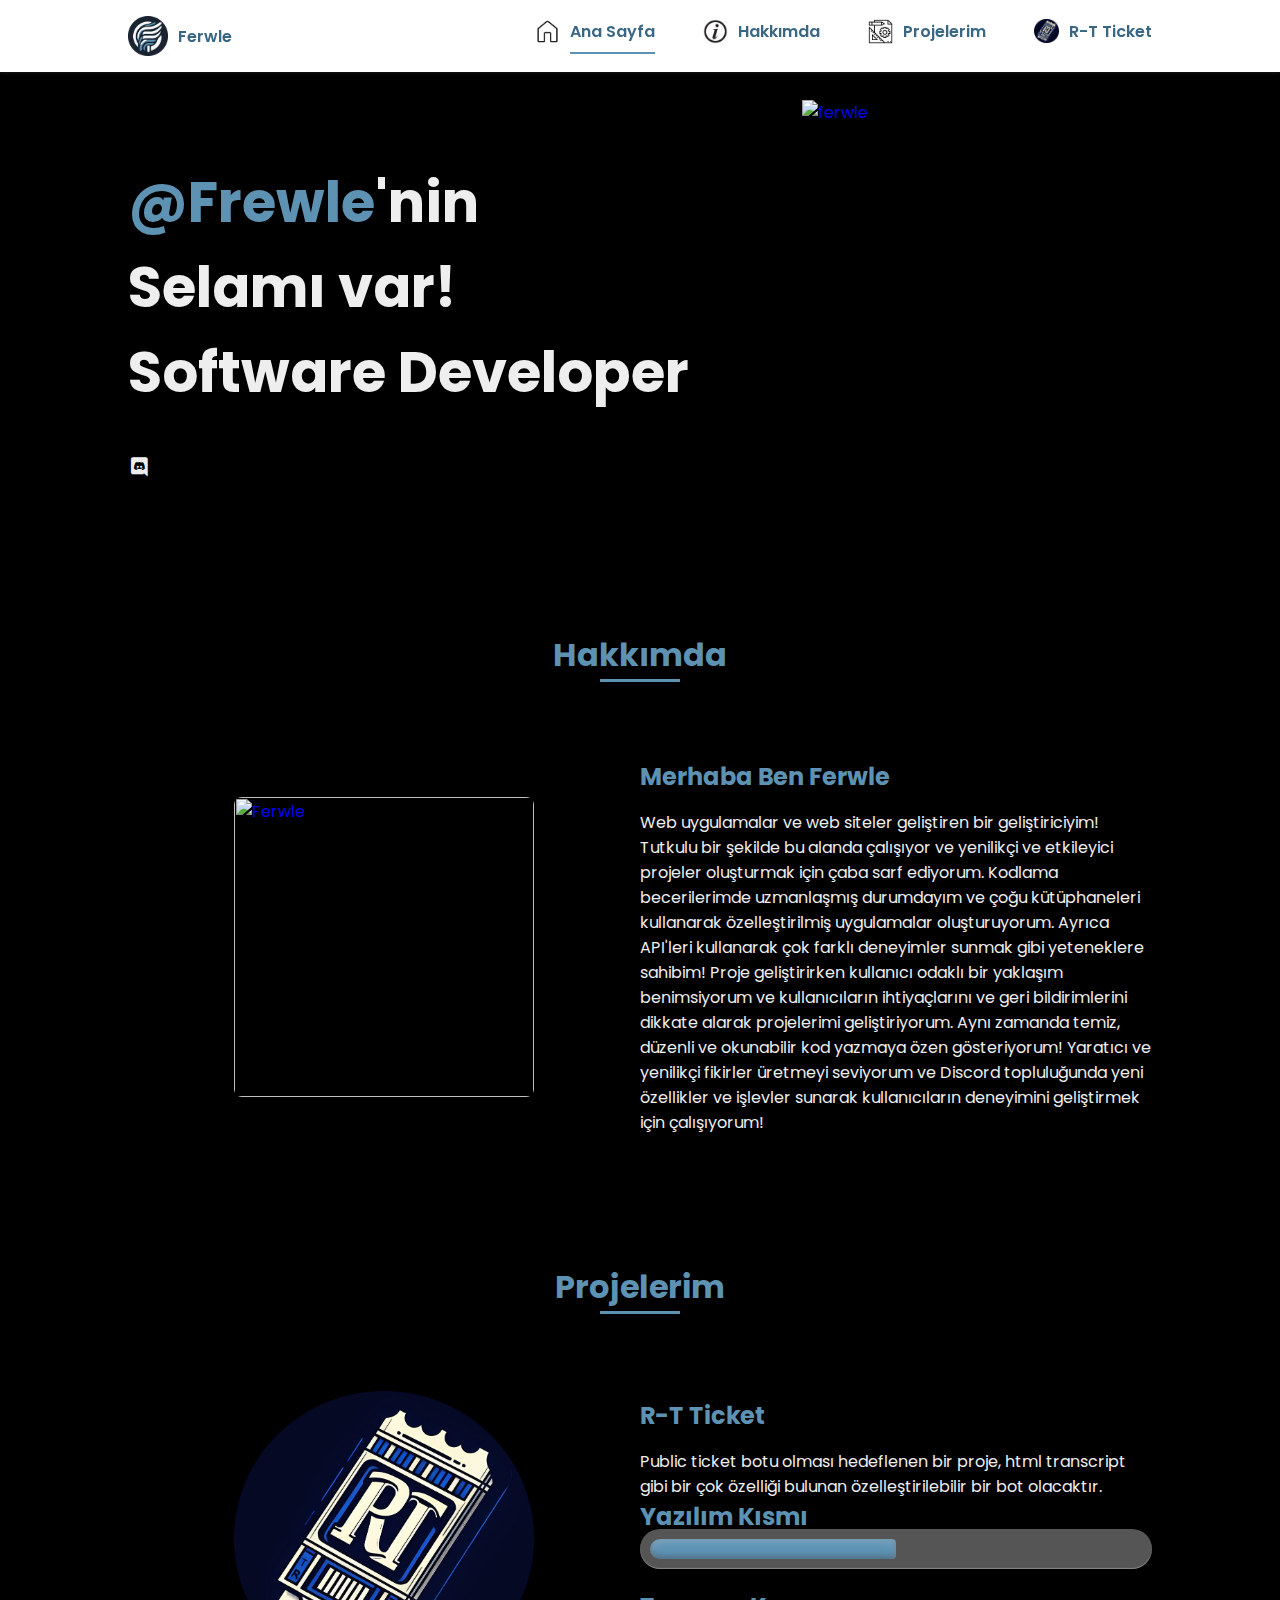
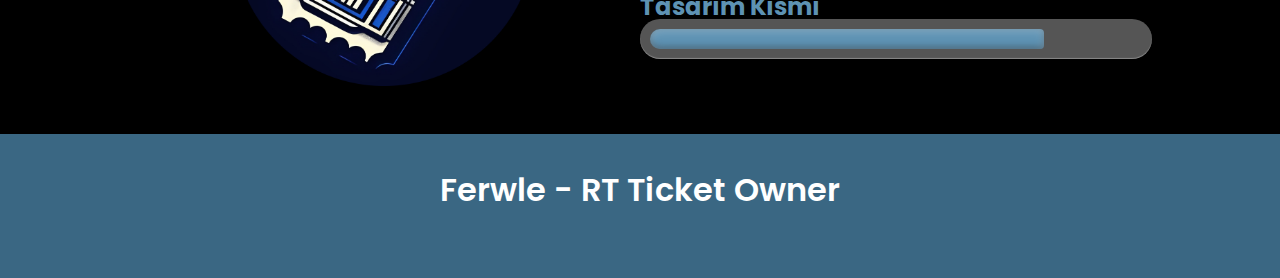
==== index.html @ 94f811ad "main added" ====
<html lang="tr">
    <head>
        <meta charset="UTF-8">
        <meta name="google-site-verification" content="AapgQW64bfoC2dbZkNxs7PnX01jKoRH_UAL39yRXSg4"/>
        <meta name="viewport" content="width=device-width, initial-scale=1.0">
        <link rel="stylesheet" href="assets/css/index.css">
        <link href='https://cdn.jsdelivr.net/npm/boxicons@2.0.5/css/boxicons.min.css' rel='stylesheet'>
        <script src="https://kit.fontawesome.com/e9be96833e.js" crossorigin="anonymous"></script>
        <link rel="stylesheet" href="//maxcdn.bootstrapcdn.com/font-awesome/4.3.0/css/font-awesome.min.css">
        <link rel="preconnect" href="https://fonts.gstatic.com"/>
        <link href="https://fonts.googleapis.com/css2?family=Inter" rel="stylesheet"/>
        <link rel="stylesheet" href="https://use.fontawesome.com/releases/v5.4.1/css/all.css" integrity="sha384-5sAR7xN1Nv6T6+dT2mhtzEpVJvfS3NScPQTrOxhwjIuvcA67KV2R5Jz6kr4abQsz" crossorigin="anonymous">
        <link rel="icon" href="assets/img/ferwle.png" type="image/x-icon"/>
        <meta name="theme-color" content="#5E92B3"/>
        <title>Welcome to Ferwle's site</title>
        <meta name="description" content="Frewle'nin Selamı var!">
        <meta property="og:locale" content="tr_TR">
        <meta property="og:site_name" content="Ferwle">

        <script>
            window.addEventListener('load', fg_load)
        
            function fg_load() {
                document.getElementById('loading').style.display = 'none'
            }
        </script>
        <script>
            // Ekran genişliği değiştiğinde kontrol edilecek fonksiyon
            function checkScreenWidth() {
              var screenWidth = window.innerWidth || document.documentElement.clientWidth || document.body.clientWidth;
              var imageElement = document.getElementById('responsiveImage');
                
              if (screenWidth < 564) {
                imageElement.style.display = 'none';
              } else {
                imageElement.style.display = 'block';
              }
            }
        
            window.onload = checkScreenWidth;
            window.onresize = checkScreenWidth;
          </script>
    </head>
    <body class="dark">
        <div id="loading">
            <img src="assets/img/loader.gif" alt="Yükleniyor..." style="width:  5%; height: auto;" />
        </div>
        <header class="l-header">
            <frw class="frw bd-grid">
                <div>
                    <a href="#" class="frw__logo">
                        <img src="assets/img/ferwle.png" alt="ferwle Resmi" style="float: left; max-width: 40px; height: auto; margin-right: 10px;">
                              
                        Ferwle
                    </a>
                    
                </div>
                <div class="frw__menu" id="frw-menu">
                    <ul class="frw__list">
                        <li class="frw__item">
                            <img src="assets/img/home.png" alt="Ticket Resmi" style="float: left; max-width: 25px; height: auto; margin-right: 10px;">
                                
                            <a href="#anamenü" class="frw__link active">Ana Sayfa</a>
                        </li>
                        <li class="frw__item">
                            <img src="assets/img/info.png" alt="Ticket Resmi" style="float: left; max-width: 25px; height: auto; margin-right: 10px;">
                                
                            <a href="#hakkımda" class="frw__link">Hakkımda</a>
                        </li>
                        <li class="frw__item">
                            <img src="assets/img/projects2.png" alt="Ticket Resmi" style="float: left; max-width: 25px; height: auto; margin-right: 10px;">
                                
                            <a href="#projelerim" class="frw__link">Projelerim</a>
                        </li>
                        <li class="frw__item">
                            
                                <img src="assets/img/r-t-ticket.png" alt="Ticket Resmi" style="float: left; max-width: 25px; height: auto; margin-right: 10px;">
                                <a href="https://discord.gg/vD2ZdSU6dG" target="_blank" class="frw__link">R-T Ticket</a>
                            
                        </li>
                    </ul>
                </div>
                <div class="frw__toggle" id="frw-toggle">
                    <i class='bx bx-menu'></i>
                </div>
            </frw>
        </header>
        <main class="l-main">
            <section class="home bd-grid" id="anamenü">
                <div class="home__data">
                    <h1 class="home__title">
                        <span class="home__title-color">@Frewle</span>'nin <br> Selamı var!
                        <br>Software Developer
                    </h1>
                    <div class="home__social">
                        <a href="https://discord.com/users/971309368467419168" target="_blank" class="home__social-icon">
                            <i class='bx bxl-discord'></i>
                        </a>
                        
                        <a class="home__img" target="_blank" href="https://discord.com/users/971309368467419168">
                            <img src="https://lanyard-profile-readme.vercel.app/api/971309368467419168?bg=transparentd&borderRadius=8px&hideDiscrim=true" alt="ferwle" id="responsiveImage"/>
                        </a>
            </section>
            <section class="about section " id="hakkımda">
                <h2 class="section-title">Hakkımda</h2>
                <div class="about__container bd-grid">
                    <a class="about__img" target="_blank" href="https://discord.com/users/971309368467419168">
                        <img src="https://cdn.discordapp.com/avatars/971309368467419168/e8d3d014a057396c1446766bbd043a25.png?size=1024" alt="Ferwle"/>
                    </a>
                    <div>
                        <h2 class="about__subtitle">
                            <span class="home__title-color">Merhaba Ben Ferwle</span>
                        </h2>
                        <p class="about__text">Web uygulamalar ve web siteler geliştiren bir geliştiriciyim! Tutkulu bir şekilde bu alanda çalışıyor ve yenilikçi ve etkileyici projeler oluşturmak için çaba sarf ediyorum. Kodlama becerilerimde uzmanlaşmış durumdayım ve çoğu kütüphaneleri kullanarak özelleştirilmiş uygulamalar oluşturuyorum. Ayrıca API'leri kullanarak çok farklı deneyimler sunmak gibi yeteneklere sahibim! Proje geliştirirken kullanıcı odaklı bir yaklaşım benimsiyorum ve kullanıcıların ihtiyaçlarını ve geri bildirimlerini dikkate alarak projelerimi geliştiriyorum. Aynı zamanda temiz, düzenli ve okunabilir kod yazmaya özen gösteriyorum! Yaratıcı ve yenilikçi fikirler üretmeyi seviyorum ve Discord topluluğunda yeni özellikler ve işlevler sunarak kullanıcıların deneyimini geliştirmek için çalışıyorum!</p>
            </section>
            <section class="about section" id="projelerim">
                <h2 class="section-title">Projelerim</h2>
                <div class="about__container bd-grid">
                    <a class="about__img" target="_blank" href="https://discord.gg/vD2ZdSU6dG">
                        <img src="assets/img/r-t-ticket.png" alt="Ferwle" />
                    </a>
                    <div>
                        <h2 class="about__subtitle">
                            <span class="home__title-color">R-T Ticket</span>
                        </h2>
                        <p class="about__text">Public ticket botu olması hedeflenen bir proje, html transcript gibi bir çok özelliği bulunan özelleştirilebilir bir bot olacaktır.</p>
                        
                        <h2 class="about__subtitlea">
                            <span class="home__title-color">Yazılım Kısmı</span>
                        </h2>
                        <div class="meter orange nostripes" style="margin-top: -5px;">
                            <span style="width: 50%"></span>
                        </div>
            
                        <h2 class="about__subtitlea">
                            <span class="home__title-color">Tasarım Kısmı</span>
                        </h2>
                        <div class="meter orange nostripes" style="margin-top: -5px;">
                            <span style="width: 80%"></span>
                        </div>
                    </div>
                </div>
            </section>
            
            
            <footer class="footer">
                <p class="footer__title">Ferwle - RT Ticket Owner</p>
                
            </footer>
            <script src="https://unpkg.com/scrollreveal"></script>
            <script src="assets/js/main.js"></script>
    </body>
</html>
---- assets/css/index.css ----
@import url("https://fonts.googleapis.com/css2?family=Poppins:wght@400;600;700&display=swap");

:root {
  --header-height: 3rem;
  --font-semi: 600;
  --hue-color: 224;
  --first-color: #5E92B3;
  --second-color: #4d7e9c;
  --body-font: 'Poppins', sans-serif;
  --big-font-size: 2rem;
  --h2-font-size: 1.25rem;
  --normal-font-size: .938rem;
  --smaller-font-size: .75rem;
  --mb-2: 1rem;
  --mb-4: 2rem;
  --mb-5: 2.5rem;
  --mb-6: 3rem;
  --z-back: -10;
  --z-fixed: 100;
}

@media screen and (min-width: 968px) {
  :root {
    --big-font-size: 3.5rem;
    --h2-font-size: 2rem;
    --normal-font-size: 1rem;
    --smaller-font-size: .875rem;
  }
}

*,
::before,
::after {
  box-sizing: border-box;
}

html {
  scroll-behavior: smooth;
}

body {
  margin: var(--header-height) 0 0 0;
  font-family: var(--body-font);
  font-size: var(--normal-font-size);
  color: #3a6783;
  background-color: #eee;
  color: black;
}

body.dark {
  background-color: black;
  color: #eee;
}

h1,
h2,
p {
  margin: 0;
}

ul {
  margin: 0;
  padding: 0;
  list-style: none;
}

a {
  text-decoration: none;
}

img {
  max-width: 100%;
  height: auto;
  display: block;
}

.section-title {
  position: relative;
  font-size: var(--h2-font-size);
  color: var(--first-color);
  margin-top: var(--mb-2);
  margin-bottom: var(--mb-4);
  text-align: center;
}

.section-title::after {
  position: absolute;
  content: '';
  width: 64px;
  height: 0.18rem;
  left: 0;
  right: 0;
  margin: auto;
  top: 2rem;
  background-color: var(--first-color);
}

.section {
  padding-top: 3rem;
  padding-bottom: 2rem;
}

.bd-grid {
  max-width: 1024px;
  display: grid;
  margin-left: var(--mb-2);
  margin-right: var(--mb-2);
}

.l-header {
  width: 100%;
  position: fixed;
  top: 0;
  left: 0;
  z-index: var(--z-fixed);
  background-color: #fff;
  box-shadow: 0 1px 4px rgba(146, 161, 176, 0.15);
}

.frw {
  height: var(--header-height);
  display: flex;
  justify-content: space-between;
  align-items: center;
  font-weight: var(--font-semi);
}

@media screen and (max-width: 767px) {
    .frw__menu {
        position: fixed;
        top: var(--header-height);
        right: -100%;
        width: 80%;
        height: 100%;
        padding: 2rem;
        background-color: #477a99;
        transition: .5s;
    }
}

.frw__item {
  margin-bottom: var(--mb-4);
}

.frw__link {
  position: relative;
  color: #fff;
}

.frw__link:hover {
  position: relative;
}

.frw__link:hover::after {
  position: absolute;
  content: '';
  width: 100%;
  height: 0.18rem;
  left: 0;
  top: 2rem;
  background-color: var(--first-color);
}

.frw__logo {
    
  color: #3a6783;
  display: flex;
  margin-right: 150px;
    align-items: center;

}
.frw__logo img {
    max-width: 10%;
    height: auto;
    float: left;
}
.frw__toggle {
  color: #3a6783;
  font-size: 1.5rem;
  cursor: pointer;
}

.active::after {
  position: absolute;
  content: '';
  width: 100%;
  height: 0.18rem;
  left: 0;
  top: 2rem;
  background-color: var(--first-color);
}

.show {
  right: 0;
}

.home {
  position: relative;
  row-gap: 5rem;
  padding: 4rem 0 5rem;
}

.home__data {
  align-self: center;
}

.home__title {
  font-size: var(--big-font-size);
  margin-bottom: var(--mb-5);
}

.home__title-color {
  color: var(--first-color);
}

.home__social {
  display: flex;
  flex-direction: column;
}

.home__social-icon {
  width: max-content;
  margin-bottom: var(--mb-2);
  font-size: 1.5rem;
  color: #eee;
}

.home__social-icon:hover {
  color: var(--first-color);
}

.home__img {
  position: absolute;
  right: -100px;
  top: 100px;
  width: 300px;
}

.home__blob {
  fill: var(--first-color);
}

.home__blob-img {
  width: 360px;
}

.button {
  display: inline-block;
  background-color: var(--first-color);
  color: #fff;
  padding: .75rem 2.5rem;
  font-weight: var(--font-semi);
  border-radius: .5rem;
  transition: .3s;
}

.sa {
  text-align: center;
  display: inline-block;
  background-color: var(--first-color);
  color: #fff;
  padding: .75rem 2.5rem;
  font-weight: var(--font-semi);
  border-radius: .5rem;
  transition: .3s;
}

.button:hover {
  box-shadow: 0px 10px 36px rgba(0, 0, 0, 0.15);
}

.about__container {
  row-gap: 2rem;
  text-align: center;
}
.projects__img{
  justify-self: center;
}
.about__subtitle {
  margin-bottom: var(--mb-2);
}
.about__subtitlea {
  text-align: left;
}
.about__img {
  justify-self: center;
}

.about__img img {
  width: 200px;
  border-radius: .5rem;
}
.projects__img img {
  width: 200px;
  border-radius: .5rem;
}
.skills__container {
  row-gap: 2rem;
  text-align: center;
}
.meter {
  box-sizing: content-box;
  height: 20px; /* Can be anything */
  position: relative;
  margin: 60px 0 20px 0; /* Just for demo spacing */
  background: #555;
  border-radius: 25px;
  padding: 10px;
  margin-top: 50px;
  box-shadow: inset 0 -1px 1px rgba(255, 255, 255, 0.3);
}
.meter > span {
  display: block;
  height: 100%;
  border-top-right-radius: 8px;
  border-bottom-right-radius: 8px;
  border-top-left-radius: 20px;
  border-bottom-left-radius: 20px;
  background-color: rgb(43, 194, 83);
  background-image: linear-gradient(
    center bottom,
    rgb(43, 194, 83) 37%,
    rgb(84, 240, 84) 69%
  );
  box-shadow: inset 0 2px 9px rgba(255, 255, 255, 0.3),
    inset 0 -2px 6px rgba(0, 0, 0, 0.4);
  position: relative;
  overflow: hidden;
}
.meter > span:after,
.animate > span > span {
  content: "";
  position: absolute;
  top: 0;
  left: 0;
  bottom: 0;
  right: 0;
  background-image: linear-gradient(
    -45deg,
    rgba(255, 255, 255, 0.2) 25%,
    transparent 25%,
    transparent 50%,
    rgba(255, 255, 255, 0.2) 50%,
    rgba(255, 255, 255, 0.2) 75%,
    transparent 75%,
    transparent
  );
  z-index: 1;
  background-size: 50px 50px;
  animation: move 2s linear infinite;
  border-top-right-radius: 8px;
  border-bottom-right-radius: 8px;
  border-top-left-radius: 20px;
  border-bottom-left-radius: 20px;
  overflow: hidden;
}

#loading {
  position: fixed;
  top: 0;
  left: 0;
  width: 100%;
  height: 100%;
  display: flex;
  align-items:center;
  justify-content:center;
  background-color: #fff;
  z-index: 999
} 
.animate > span:after {
  display: none;
}

@keyframes move {
  0% {
    background-position: 0 0;
  }
  100% {
    background-position: 50px 50px;
  }
}

.orange > span {
  background-image: linear-gradient(#5E92B3, #5E92B3);
}


.nostripes > span > span,
.nostripes > span::after {
  background-image: none;
}



pre {
  background: #000;
  text-align: left;
  padding: 20px;
  margin: 0 auto 30px;
}
* {
  box-sizing: border-box;
}
.skills__subtitle {
  margin-bottom: var(--mb-2);
}
.skills__subtitle {
  margin-top: 50px;
}
.skills__text {
  margin-bottom: var(--mb-4);
}

.skills__data {
  display: flex;
  justify-content: space-between;
  align-items: center;
  position: relative;
  font-weight: var(--font-semi);
  padding: .5rem 1rem;
  margin-bottom: var(--mb-4);
  border-radius: .5rem;
  box-shadow: 0px 4px 25px rgba(14, 36, 49, 0.15);
}

.skills__icon {
  font-size: 2rem;
  margin-right: var(--mb-2);
  color: var(--first-color);
}

.skills__names {
  display: flex;
  align-items: center;
}

.skills__bar {
  position: absolute;
  left: 0;
  bottom: 0;
  background-color: var(--first-color);
  height: .25rem;
  border-radius: .5rem;
  z-index: var(--z-back);
}

.skills__html {
  width: 90%;
}

.skills__css {
  width: 80%;
}

.skills__js {
  width: 70%;
}

.skills__ux {
  width: 50%;
}

.skills__img {
  border-radius: .5rem;
}

.work__container {
  row-gap: 2rem;
}

.work__img {
  box-shadow: 0px 4px 25px rgba(14, 36, 49, 0.15);
  border-radius: .5rem;
  overflow: hidden;
}

.work__img img {
  transition: 1s;
}

.work__img img:hover {
  transform: scale(1.1);
}

.footer {
  background-color: #3a6783;
  color: #fff;
  text-align: center;
  font-weight: var(--font-semi);
  padding: 2rem 0;
}

.footer__title {
  font-size: 2rem;
  margin-bottom: var(--mb-4);
}

.footer__social {
  margin-bottom: var(--mb-4);
}

.footer__icon {
  font-size: 1.5rem;
  color: #fff;
  margin: 0 var(--mb-2);
}

.footer__copy {
  font-size: var(--smaller-font-size);
}

@media screen and (max-width: 320px) {
  .home {
    row-gap: 2rem;
  }

  .home__img {
    width: 200px;
  }
}

@media screen and (min-width: 576px) {
  .home {
    padding: 4rem 0 2rem;
  }

  .home__social {
    padding-top: 0;
    padding-bottom: 2.5rem;
    flex-direction: row;
    align-self: flex-end;
  }

  .home__social-icon {
    margin-bottom: 0;
    margin-right: var(--mb-4);
  }

  .home__img {
    width: 300px;
    bottom: 25%;
  }

  .about__container {
    grid-template-columns: repeat(2, 1fr);
    align-items: center;
    text-align: initial;
  }

  .skills__container {
    grid-template-columns: .7fr;
    justify-content: center;
    column-gap: 1rem;
  }

  .work__container {
    grid-template-columns: repeat(2, 1fr);
    column-gap: 2rem;
    padding-top: 2rem;
  }

  .contact__form {
    width: 360px;
    padding-top: 2rem;
  }

  .contact__container {
    justify-items: center;
  }
}

@media screen and (min-width: 768px) {
  body {
    margin: 0;
  }

  .section {
    padding-top: 4rem;
    padding-bottom: 3rem;
  }

  .section-title {
    margin-bottom: var(--mb-6);
  }

  .section-title::after {
    width: 80px;
    top: 3rem;
  }

  .frw {
    height: calc(var(--header-height) + 1.5rem);
  }

  .frw__list {
    display: flex;
    padding-top: 0;
    padding-left: 100px;
  }
  .frw__list li {
    margin-bottom: 10px; 
  }
  
  .frw__item {
    margin-left: var(--mb-6);
    margin-bottom: 0;
  }

  .frw__toggle {
    display: none;
  }

  .frw__link {
    color: #3a6783;
  }

  .home {
    padding: 8rem 0 2rem;
  }

  .home__img {
    width: 400px;
    bottom: 10%;
  }

  .about__container {
    padding-top: 2rem;
  }

  .about__img img {
    width: 300px;
  }

  .skills__container {
    grid-template-columns: repeat(2, 1fr);
    column-gap: 2rem;
    align-items: center;
    text-align: initial;
  }

  .work__container {
    grid-template-columns: repeat(3, 1fr);
    column-gap: 2rem;
  }
}

@media screen and (min-width: 992px) {
  .bd-grid {
    margin-left: auto;
    margin-right: auto;
  }

  .home {
    padding: 10rem 0 2rem;
  }

  .home__img {
    width: 450px;
  }
}
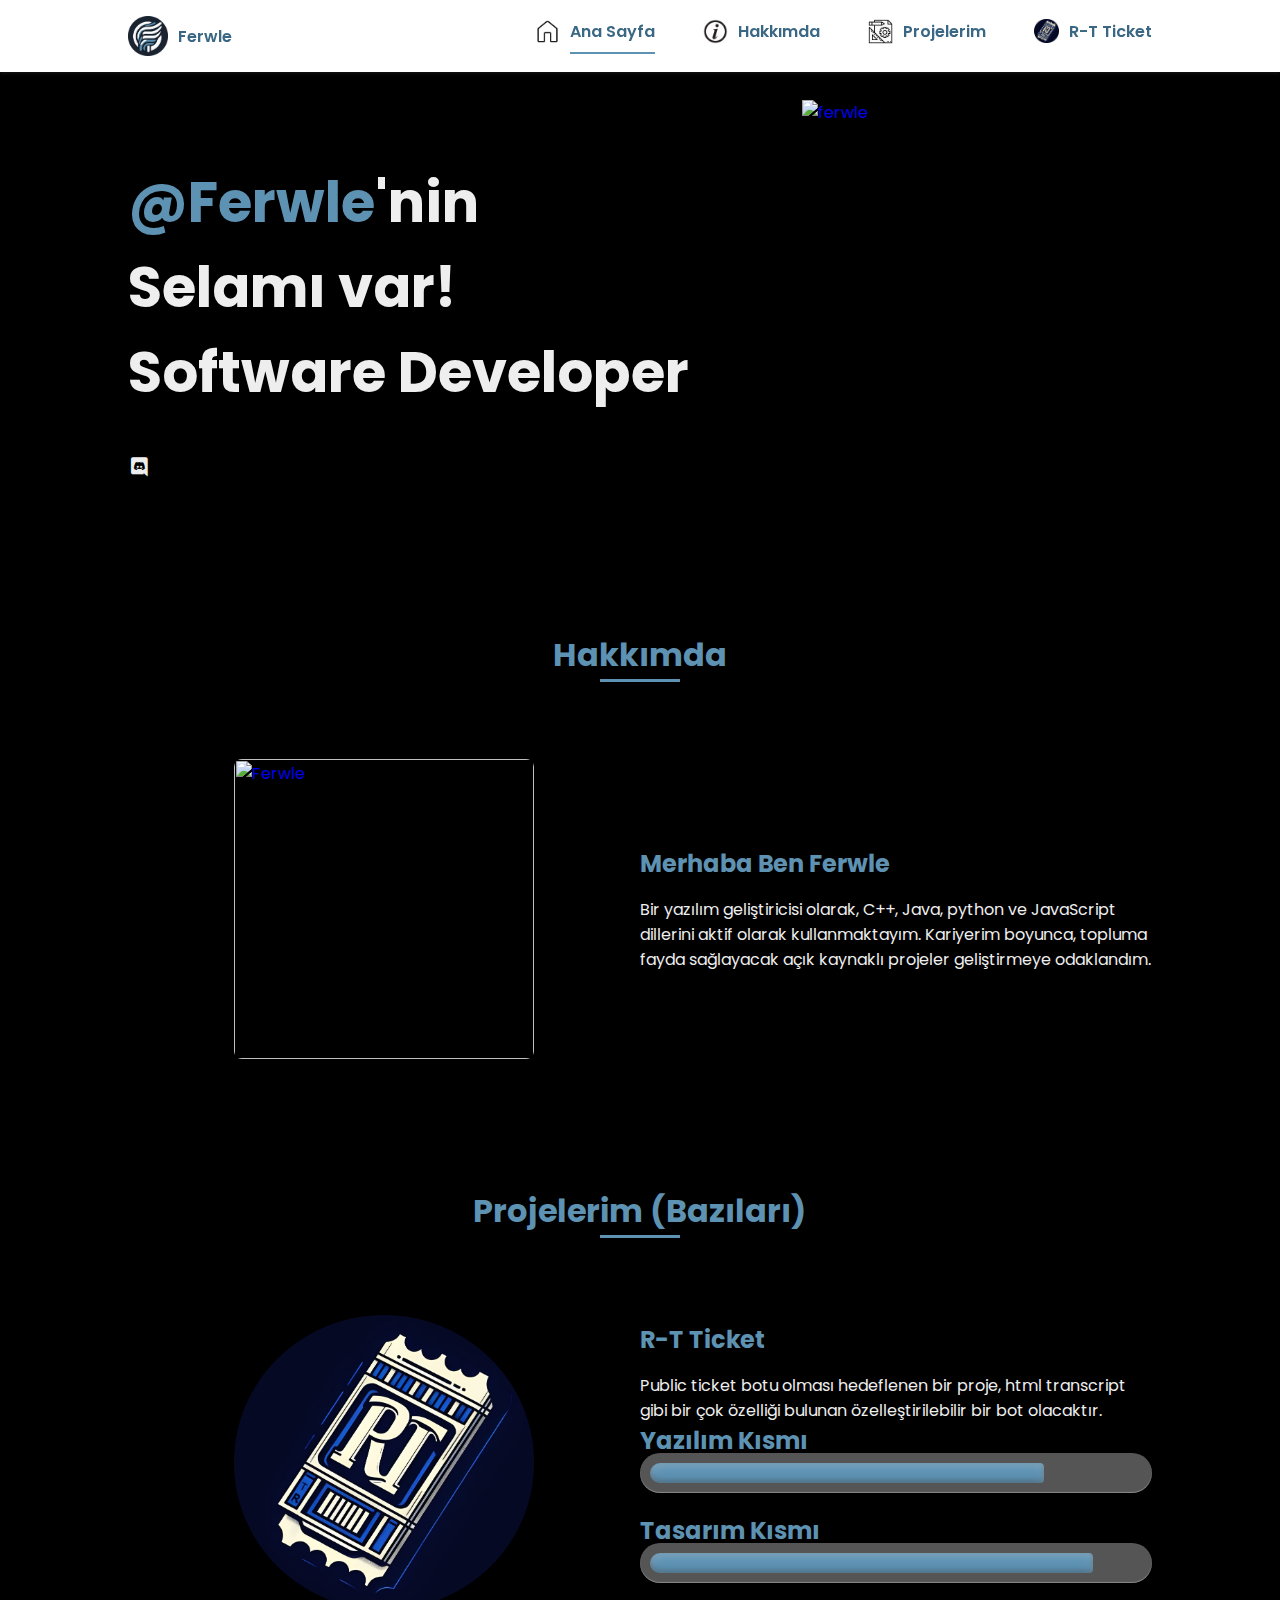
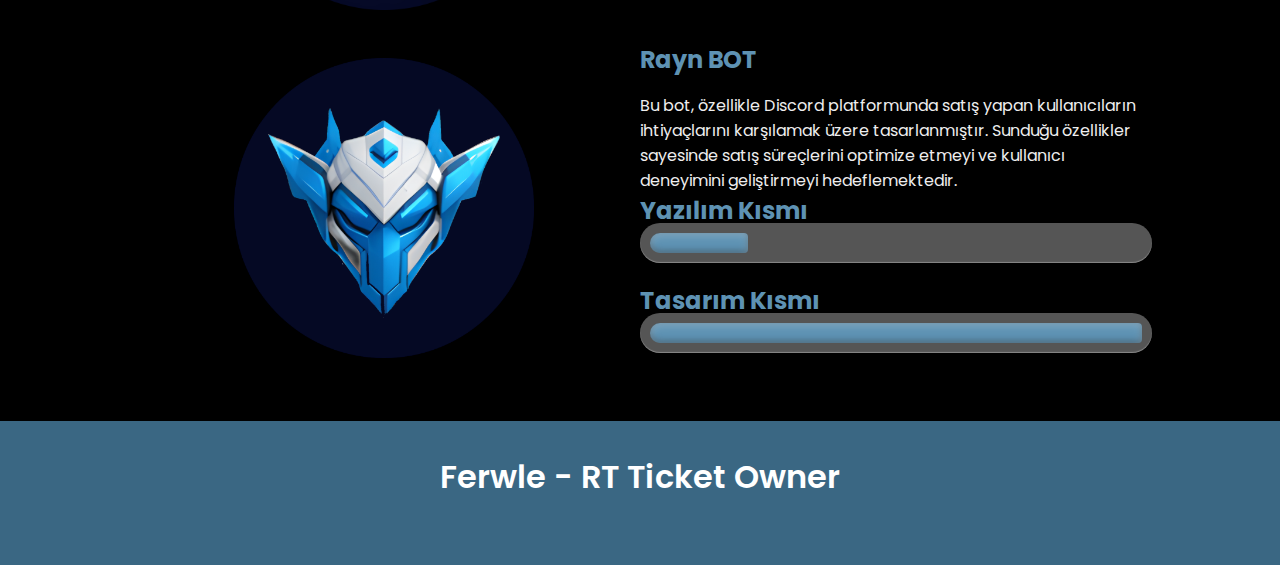
==== commit c067b087: "things that were overlooked have been changed" ====
--- a/index.html
+++ b/index.html
@@ -13,7 +13,7 @@
         <link rel="icon" href="assets/img/ferwle.png" type="image/x-icon"/>
         <meta name="theme-color" content="#5E92B3"/>
         <title>Welcome to Ferwle's site</title>
-        <meta name="description" content="Frewle'nin Selamı var!">
+        <meta name="description" content="Ferwle'nin Selamı var!"> 
         <meta property="og:locale" content="tr_TR">
         <meta property="og:site_name" content="Ferwle">
 
@@ -69,13 +69,13 @@
                         </li>
                         <li class="frw__item">
                             <img src="assets/img/projects2.png" alt="Ticket Resmi" style="float: left; max-width: 25px; height: auto; margin-right: 10px;">
-                                
+                                 
                             <a href="#projelerim" class="frw__link">Projelerim</a>
                         </li>
                         <li class="frw__item">
                             
                                 <img src="assets/img/r-t-ticket.png" alt="Ticket Resmi" style="float: left; max-width: 25px; height: auto; margin-right: 10px;">
-                                <a href="https://discord.gg/vD2ZdSU6dG" target="_blank" class="frw__link">R-T Ticket</a>
+                                <a href="https://alibuyuk.net/rt-index.html" target="_blank" class="frw__link">R-T Ticket</a>
                             
                         </li>
                     </ul>
@@ -89,7 +89,7 @@
             <section class="home bd-grid" id="anamenü">
                 <div class="home__data">
                     <h1 class="home__title">
-                        <span class="home__title-color">@Frewle</span>'nin <br> Selamı var!
+                        <span class="home__title-color">@Ferwle</span>'nin <br> Selamı var!
                         <br>Software Developer
                     </h1>
                     <div class="home__social">
@@ -111,10 +111,10 @@
                         <h2 class="about__subtitle">
                             <span class="home__title-color">Merhaba Ben Ferwle</span>
                         </h2>
-                        <p class="about__text">Web uygulamalar ve web siteler geliştiren bir geliştiriciyim! Tutkulu bir şekilde bu alanda çalışıyor ve yenilikçi ve etkileyici projeler oluşturmak için çaba sarf ediyorum. Kodlama becerilerimde uzmanlaşmış durumdayım ve çoğu kütüphaneleri kullanarak özelleştirilmiş uygulamalar oluşturuyorum. Ayrıca API'leri kullanarak çok farklı deneyimler sunmak gibi yeteneklere sahibim! Proje geliştirirken kullanıcı odaklı bir yaklaşım benimsiyorum ve kullanıcıların ihtiyaçlarını ve geri bildirimlerini dikkate alarak projelerimi geliştiriyorum. Aynı zamanda temiz, düzenli ve okunabilir kod yazmaya özen gösteriyorum! Yaratıcı ve yenilikçi fikirler üretmeyi seviyorum ve Discord topluluğunda yeni özellikler ve işlevler sunarak kullanıcıların deneyimini geliştirmek için çalışıyorum!</p>
+                        <p class="about__text">Bir yazılım geliştiricisi olarak, C++, Java, python ve JavaScript dillerini aktif olarak kullanmaktayım. Kariyerim boyunca, topluma fayda sağlayacak açık kaynaklı projeler geliştirmeye odaklandım.</p>
             </section>
             <section class="about section" id="projelerim">
-                <h2 class="section-title">Projelerim</h2>
+                <h2 class="section-title">Projelerim (Bazıları)</h2>
                 <div class="about__container bd-grid">
                     <a class="about__img" target="_blank" href="https://discord.gg/vD2ZdSU6dG">
                         <img src="assets/img/r-t-ticket.png" alt="Ferwle" />
@@ -129,14 +129,39 @@
                             <span class="home__title-color">Yazılım Kısmı</span>
                         </h2>
                         <div class="meter orange nostripes" style="margin-top: -5px;">
-                            <span style="width: 50%"></span>
+                            <span style="width: 80%"></span>
                         </div>
             
                         <h2 class="about__subtitlea">
                             <span class="home__title-color">Tasarım Kısmı</span>
                         </h2>
                         <div class="meter orange nostripes" style="margin-top: -5px;">
-                            <span style="width: 80%"></span>
+                            <span style="width: 90%"></span>
+                        </div>
+                    </div>
+                </div>
+                <div class="about__container bd-grid">
+                    <a class="about__img" target="_blank" href="https://discord.gg/vD2ZdSU6dG">
+                        <img src="assets/img/raynwbg.png" alt="Ferwle" />
+                    </a>
+                    <div>
+                        <h2 class="about__subtitle">
+                            <span class="home__title-color">Rayn BOT</span>
+                        </h2>
+                        <p class="about__text">Bu bot, özellikle Discord platformunda satış yapan kullanıcıların ihtiyaçlarını karşılamak üzere tasarlanmıştır. Sunduğu özellikler sayesinde satış süreçlerini optimize etmeyi ve kullanıcı deneyimini geliştirmeyi hedeflemektedir.</p>
+                        
+                        <h2 class="about__subtitlea">
+                            <span class="home__title-color">Yazılım Kısmı</span>
+                        </h2>
+                        <div class="meter orange nostripes" style="margin-top: -5px;">
+                            <span style="width: 20%"></span>
+                        </div>
+            
+                        <h2 class="about__subtitlea">
+                            <span class="home__title-color">Tasarım Kısmı</span>
+                        </h2>
+                        <div class="meter orange nostripes" style="margin-top: -5px;">
+                            <span style="width: 100%"></span>
                         </div>
                     </div>
                 </div>
@@ -149,5 +174,7 @@
             </footer>
             <script src="https://unpkg.com/scrollreveal"></script>
             <script src="assets/js/main.js"></script>
+            <script async src="https://pagead2.googlesyndication.com/pagead/js/adsbygoogle.js?client=ca-pub-5074579407359486"
+crossorigin="anonymous"></script> 
     </body>
 </html>
